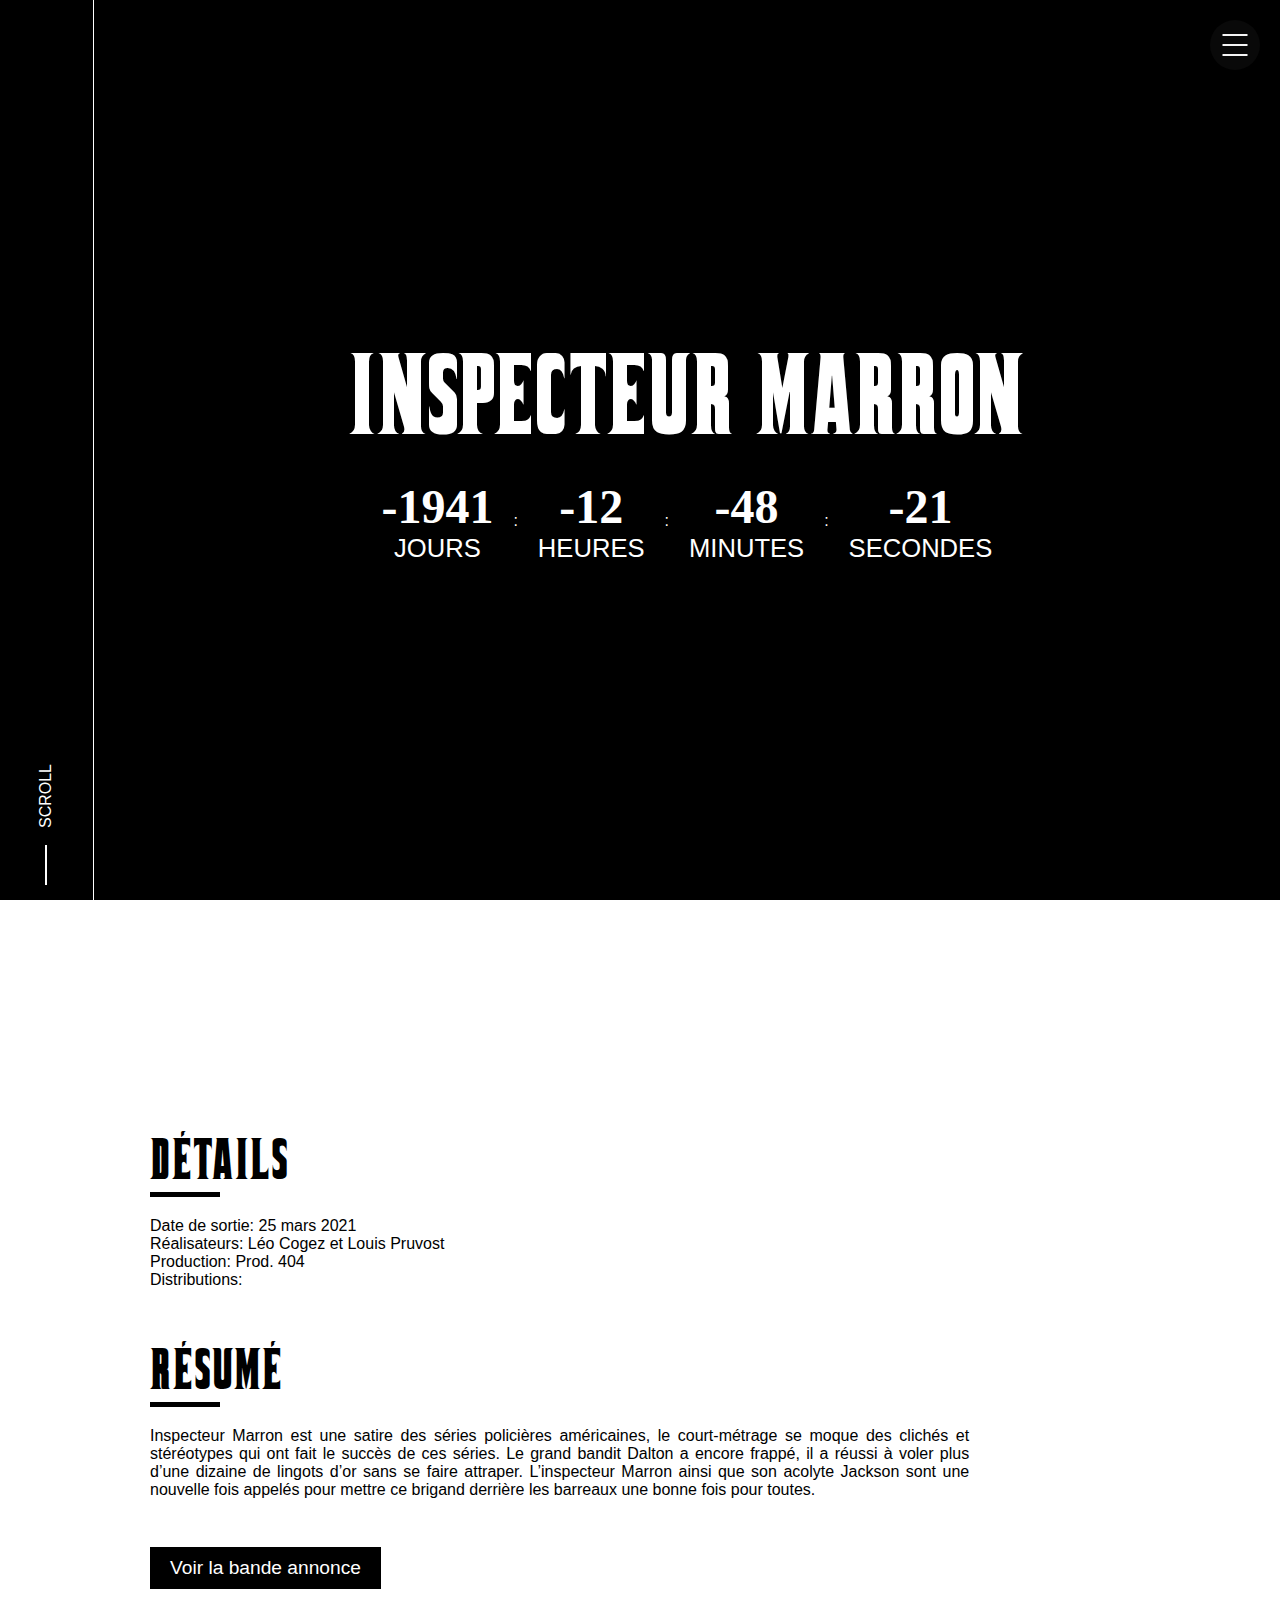
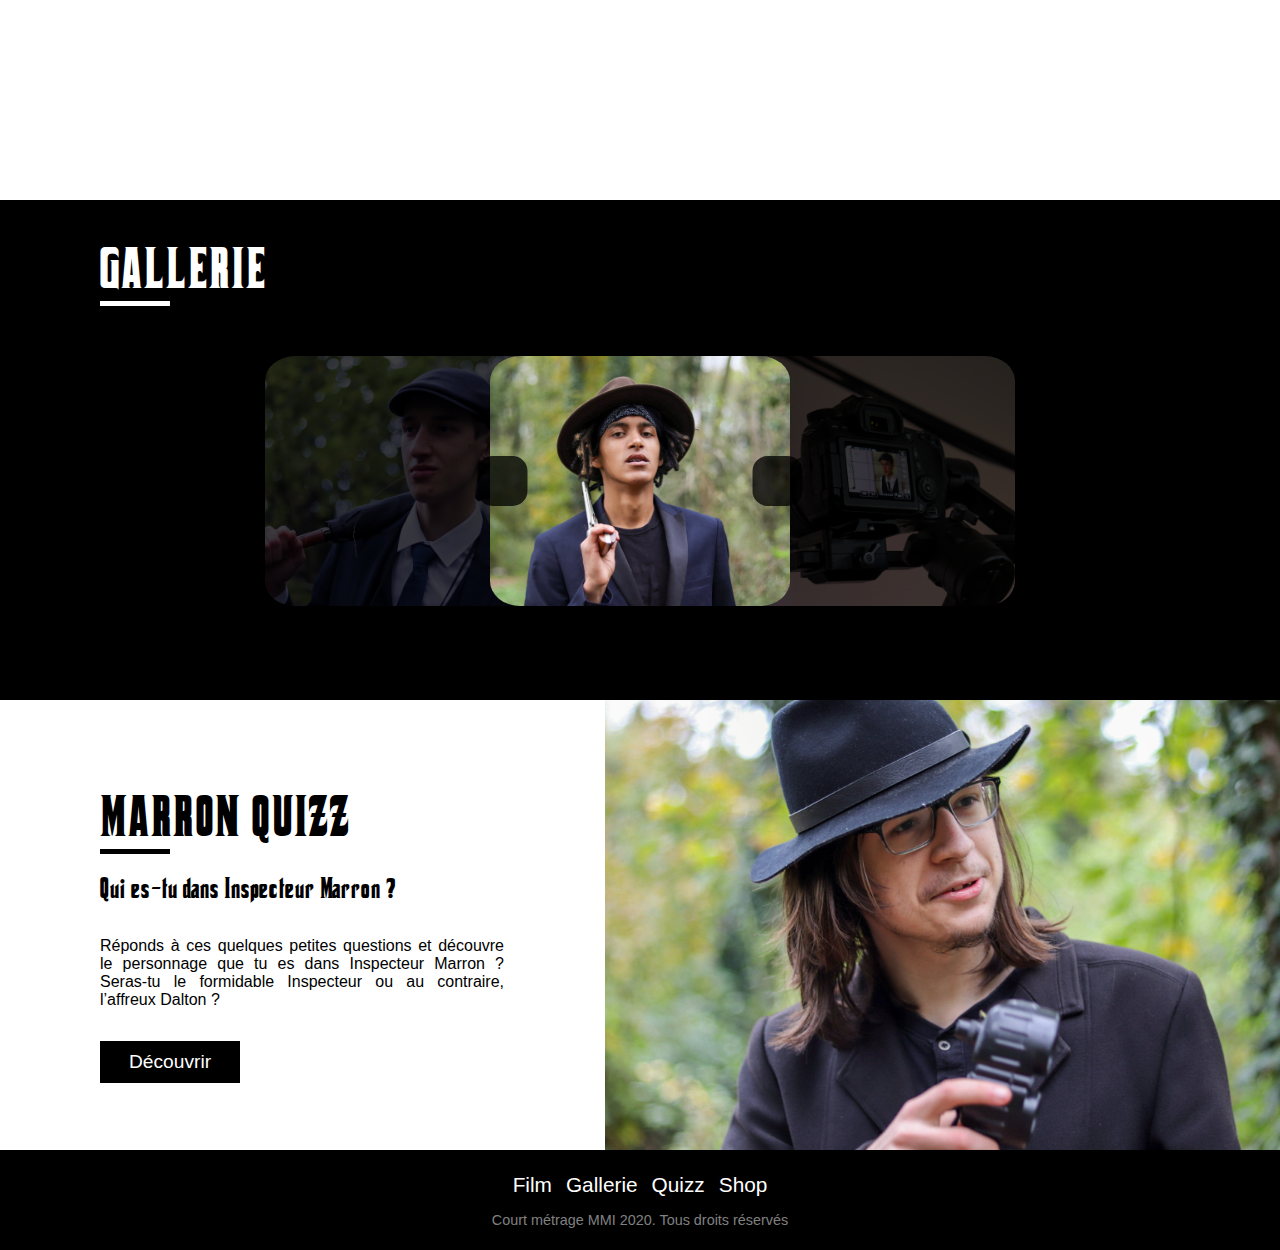
==== index.html @ a96f32b9 "initial commit" ====
<!DOCTYPE html>
<html lang="en">
<head>
    <meta charset="UTF-8">
    <meta name="viewport" content="width=device-width, initial-scale=1.0">
    <title>Inspecteur Marron</title>
    <link rel="stylesheet" href="./style/style.css">
    <script src="https://kit.fontawesome.com/a076d05399.js"></script>
</head>
<body>
    <section class="home">
        <div class="vertical-menu">
            <div class="menu-social">
                <a href="https://www.facebook.com/inspecteurmarron"><i class="fab fa-facebook-square"></i></a>
                <a href="https://www.instagram.com/inspecteur_marron/?hl=fr"><i class="fab fa-instagram"></i></a>
                <a href=""><i class="fab fa-youtube"></i></a>
            </div>
            <div class="scroll">
                <p>Scroll</p>
                <span></span>
            </div>
        </div>
    
        <div class="home-container">
            <div class="navigation">
                <div class="ham-btn">
                    <span></span>
                    <span></span>
                    <span></span>
                </div>
                <div class="links">
                    <div class="link">
                        <a href="./index.html">Le film</a>
                    </div>
                    <div class="link">
                        <a href="./quizz.html">Quizz</a>
                    </div>
                    <div class="link">
                        <a href="./shop.html">Shop</a>
                    </div>
                    <div>
                        <a href="https://www.facebook.com/inspecteurmarron"><i class="fab fa-facebook-square" style="margin: 10px;"></i></a>
                        <a href="https://www.instagram.com/inspecteur_marron/?hl=fr"><i class="fab fa-instagram" style="margin: 10px;"></i></a>
                        <a href=""><i class="fab fa-youtube" style="margin: 10px;"></i></a>
                    </div>
                </div>
            </div>
            <div class="home-content">
                <h3>Inspecteur Marron</h3>
                <div class="timer">
                    <div class="compteur-jour">
                        <div class="jour"></div>
                        <p>Jours</p>
                    </div>
                    <p>:</p>
                    <div class="compteur-heures">
                        <div class="heure"></div>
                        <p>Heures</p>
                    </div>
                    <p>:</p>
                    <div class="compteur-minutes">
                        <div class="minute"></div>
                        <p>Minutes</p>
                    </div>
                    <p>:</p>
                    <div class="compteur-secondes">
                        <div class="seconde"></div>
                        <p>Secondes</p>
                    </div>
                </div>
            </div>
        </div>
    </section>

    <section class="film-container">
        <img src="./style/img/affiche.jpg" alt="">
        <div class="info-film">
            <div class="details-film">
                <div class="title">
                    <h2>Détails</h2>
                    <span class="line-title"></span>
                </div>
                <div class="details-content">
                    <p>Date de sortie: 25 mars 2021</p>
                    <p>Réalisateurs: Léo Cogez et Louis Pruvost</p>
                    <p>Production: Prod. 404</p>
                    <p>Distributions: </p>
                </div>
            </div>
            <div class="resume-film">
                <div class="title">
                    <h2>Résumé</h2>
                    <span class="line-title"></span>
                </div>
                <div class="resume-content">
                    <p>
                        Inspecteur Marron est une satire des séries policières américaines, 
                        le court-métrage se moque des clichés et stéréotypes qui ont fait le succès de ces séries. 
                        Le grand bandit Dalton a encore frappé, il a réussi à voler plus d’une dizaine de lingots d’or sans se faire attraper. 
                        L’inspecteur Marron ainsi que son acolyte Jackson sont une nouvelle fois appelés pour mettre ce brigand derrière les barreaux une bonne fois pour toutes.
                    </p>
                </div>
            </div>
            <a href=""><div class="button-black">Voir la bande annonce</div></a>
        </div>
    </section>

    <section id="gallerie" class="gallerie">
        <div class="title  title-gallerie">
            <h2>Gallerie</h2>
            <span class="line-title"></span>
        </div>
        <div class="gallerie-content">
            <div class="items">
                <div class="item active">
                    <img src="./style//img/gallerie/dalton.jpg">
                </div>
                <div class=" item next">
                    <img src="./style//img/gallerie/camera.jpg">
                </div>
                <div class="item">
                    <img src="./style//img/gallerie/marron.jpg">
                </div>
                <div class="item">
                    <img src="./style//img/gallerie/team.jpg">
                </div>
                <div class="item prev">
                    <img src="./style//img/gallerie/jackson.jpg">
                </div>
                <div class="button-container">
                    <div class="button"><i class="fas fa-angle-left"></i></div>
                    <div class="button"><i class="fas fa-angle-right"></i></div>
                </div>
            </div>
        </div>
    </section>
    
    <section class="home-quizz">
        <div class="quizz-content">
            <div class="title  title-quizz">
                <h2>Marron Quizz</h2>
                <span class="line-title"></span>
            </div>
            <div>
                <h2>Qui es-tu dans Inspecteur Marron ?</h2>
                <p>
                    Réponds à ces quelques petites questions et découvre le personnage 
                    que tu es dans Inspecteur Marron ? Seras-tu le formidable Inspecteur 
                    ou au contraire, l’affreux Dalton ?
                </p>
                <a href="./quizz.html"><div class="button-black button-quizz">Découvrir</div></a>
            </div>
        </div>
        <img src="./style/img/quizz-img.jpg" alt="">
    </section>

    <footer>
        <div>
            <a href="./index.html">Film</a>
            <a href="./index.html#gallerie">Gallerie</a>
            <a href="./quizz.html">Quizz</a>
            <a href="./shop.html">Shop</a>
        </div>
        <p>Court métrage MMI 2020. Tous droits réservés</p>
    </footer>
    
    <script src="./script/script.js"></script>
    <script src="./script/moment.min.js"></script>
</body>
</html>
---- style/style.css ----
@font-face {
	font-family: 'Corleone Due';
	src: url("./fonts/CorleoneDue.TTF");
}

*{
    margin: 0;
    padding: 0;
}

a{
	text-decoration: none;
}

p, a{
	font-family: 'helvetica', sans-serif;
}

h1, h2, h3{
	font-family: 'Corleone Due', sans-serif;
	font-weight: normal;
}

/* Index */
/* Home menu */
.home, .shop{
    background-color: #000000;
    width: 100%;
    height: 100vh;
	color: white;
	display: flex;
}

.vertical-menu{
    height: 100vh;
    width: 100px;
    border-right: 1px solid white;
    display: flex;
    flex-direction: column;
    justify-content: space-between;
}

.menu-social{
    display: flex;
    flex-direction: column;
    justify-content: center;
    align-items: center;
    margin-top: 20px;
}

.menu-social i{
    color: white;
    font-size: 25px;
    margin: 10px;
}

.scroll{
    display: flex;
    flex-direction: column;
    align-items: center;
    margin-bottom: 15px;
}

.scroll > p{
    transform: rotate(-90deg);
    text-transform: uppercase;
    font-weight: 200;
}

.scroll > span{
    margin-top: 40px;
    width: 2px;
    height: 40px;
    background-color: white;
}

/* Menu burger */
.navigation {
	position:fixed;
	top:0px;
	left:0px;
	width:100%;
	height:100%;
	background-color: #090909;
	z-index:200;
	clip-path:circle(25px at calc(100% - 45px) 45px);
	transition:all 500ms ease-in-out;
}
.navigation.active {
	clip-path:circle(75%);
}
.navigation .ham-btn {
	position:absolute;
	top:20px;
	right:20px;
	width:50px;
	height:50px;
	border-radius:50%;
	cursor:pointer;
}
.navigation .ham-btn span {
	position:absolute;
	left:50%;
	transform:translate(-50%,-50%);
	width:50%;
	height:2px;
	background:#f5f5f5;
	transition:all 200ms ease-in-out;
}
.navigation .ham-btn span:nth-child(1) {
	top:30%;
}
.navigation .ham-btn span:nth-child(2) {
	top:50%;
}
.navigation .ham-btn span:nth-child(3) {
	top:70%;
}
  
.navigation.active .ham-btn span:nth-child(1) {
	top:50%;
	transform:translate(-50%,-50%) rotate(45deg);
}
.navigation.active .ham-btn span:nth-child(2) {
	display:none;
}
.navigation.active .ham-btn span:nth-child(3) {
	top:50%;
	transform:translate(-50%,-50%) rotate(-45deg);
}
  
.navigation .links {
	position:absolute;
	top:50%;
	left:50%;
	transform:translate(-50%,-50%);
	text-align:center;
}
.navigation .links a {
	position:relative;
	display:inline-block;
	margin:20px 0px;
	font-size:30px;
	font-weight:600;
	text-decoration:none;
	color:#f5f5f5;
	text-transform:uppercase;
	letter-spacing:5px;
}
.navigation .links a:after {
	content:"";
	position:absolute;
	left:0px;
	bottom:-5px;
	height:2px;
	width:0%;
	background:white;
	transition:all 300ms ease-in-out;
}
.navigation .links a:hover:after {
	width:95%;
}

/* Home container */
.home-container{
	width: 100%;
	height: 100vh;
	display: flex;
	justify-content: center;
	align-items: center;
}

.home-content{
	display: flex;
	flex-direction: column;
	align-items: center;
}

.home-content h3{
	font-size: 6rem;
	font-weight: normal;
	text-transform: uppercase;
	letter-spacing: 2px;
	margin-bottom: 20px;
}

/* Timer */
.timer{
    display: flex;
    justify-content: space-between;
	align-items: center;
	font-family: 'Montserrat' sans-serif;
}

.timer p{
	font-family: 'Open Sans' sans-serif;
}

.timer > div{
    text-align: center;
    display: flex;
	flex-direction: column;
	margin: 0 20px;
}

.timer > p{
	font-size: 1rem;
}

.timer > div p{
	text-transform: uppercase;
	font-size: 1.6rem;
}

.jour, .heure, .minute, .seconde{
    font-size: 3rem;
    font-weight: 550;
    color: white;
}

	/* Section: Film */
.film-container{
	height: 100vh;
	display: flex;
}

.film-container > img{
	height: 100vh;
	width: auto;
}

/* Infos du film */
.info-film{
	display: flex;
	flex-direction: column;
	justify-content: center;
	align-items: flex-start;
	height: 100vh;
	max-width: 80%;
	margin-left: 150px;
}

.title{
	display: flex;
	flex-direction: column;
	align-items: flex-start;
	margin: 20px 0;
}

.title h2{
	font-size: 3rem;
	text-transform: uppercase;
	letter-spacing: 2px;
}

.title span{
	width: 70px;
	height: 5px;
	background-color: black;
}

.details-content{
	margin-bottom: 2rem;
}

.resume-content{
	margin-bottom: 3rem;
	text-align: justify;
	max-width: 80%;
}

.button-black{
	background-color: black;
	color: white;
	padding: 10px 20px;
	font-size: 1.2rem;
	transition: 0.4s color, 0.4s background-color;
}

.button-black:hover{
	background-color: white;
	color: black;
}

	/* Section: Gallerie */
.gallerie{
	height: 500px;
	width: auto;
	background-color: black;
}

.title-gallerie{
	color: white;
	margin: 0;
	padding: 40px 0 0 100px;
}

.title-gallerie > span{
	background-color: white;
}

.gallerie-content{
	position: relative;
	top: 35%;
}

.items {
	position: absolute;
	top: 50%;
	left: 50%;
	transform: translate(-50%, -50%);
	user-select: none;
}
  
.items .item {
	position: absolute;
	top: 50%;
	left: 50%;
	transform: translate(-50%, -50%);
	width: 300px;
	height: 250px;
	border-radius: 10%;
	overflow: hidden;
	transition: all 300ms ease-in-out;
	z-index: -1;
	opacity: 0;
}
  
.item img {
	width: 100%;
	height: 100%;
	object-fit: cover;
}
  
.item.active {
	opacity: 1;
	z-index: 99;
	box-shadow: 0px 0px 105px -35px rgba(0, 0, 0, 0.75);
}
  
.item.prev {
	z-index: 2;
	opacity: 0.25;
	transform: translate(-125%, -50%);
}
  
.item.next {
	z-index: 2;
	opacity: 0.25;
	transform: translate(25%, -50%);
}
  
.items .button-container {
	position: absolute;
	top: 50%;
	left: 50%;
	transform: translate(-50%, -50%);
	width: 275px;
	z-index: 100;
}
  
.button-container .button {
	color: #fff;
	font-size: 32px;
	cursor: pointer;
	position: relative;
	opacity: 0.75;
	transition: all 300ms ease-in-out;
}
  
.button-container .button:hover {
	opacity: 1;
}
  
.button-container .button:before {
	content: "";
	position: absolute;
	top: 50%;
	left: 50%;
	transform: translate(-50%, -50%);
	width: 50px;
	height: 50px;
	background-color: rgba(0, 0, 0, 1);
	border-radius: 30%;
	z-index: -99;
}
  
.button-container .button:nth-child(1) {
	float: left;
}
  
.button-container .button:nth-child(2) {
	float: right;
}

	/* Section: Quizz */
.home-quizz{
	height: 450px;
	display: flex;
	align-items: center;
	justify-content: space-between;
}

.home-quizz > img{
	height: 100%;
}

.quizz-content{
	display: flex;
	flex-direction: column;
	margin-left: 100px;
}

.quizz-content > div:nth-child(2){
	max-width: 80%;
}

.quizz-content > div:nth-child(2) > h2, .quizz-content > div:nth-child(2) > p{
	text-align: justify;
	margin-bottom: 2rem;
}

.button-quizz{
	width: 100px;
	text-align: center;
}

/* Footer */
footer{
	display: flex;
	flex-direction: column;
	align-items: center;
	justify-content: center;
	height: 100px;
	background-color: black;
}

footer div{
	margin-bottom: 10px;
}

footer > p, footer a{
	color: white;
	margin: 0 5px;
}

footer a{
	font-size: 1.3rem;
}

footer > p{
	color: grey;
	font-size: 0.9rem;
	margin-top: 5px;
}

/* Shop */
.shop h2{
	font-size: 4rem;
	letter-spacing: 2px;
	font-weight: 100;
}

.shop-content{
	display: flex;
	justify-content: center;
	align-items: center;
	flex-wrap: wrap;
	margin: 50px 0;
}

.shop-content h3{
	font-size: 1.5rem;
	font-weight: 100;
}

.card-shop{
	width: 300px;
	height: 400px;
	background-color: #DCDCDC;
	border-radius: 15px;
	margin: 20px 40px;
	box-shadow: 5px 5px 5px 0px #656565;
}

.card-shop > div:nth-child(1){
	height: 250px;
	width: 100%;
}

.card-shop > div:nth-child(2){
	display: flex;
	align-items: center;
	flex-direction: column;
	margin: 30px;
}

.card-shop > div:nth-child(2) > p{
	margin-top: 5px;
}

.card-shop > div:nth-child(2) > div{
	display: flex;
	justify-content: space-around;
	align-items: center;
}

.button-shop{
	display: flex;
	align-items: center;
	justify-content: center;
	width: 100%;
	padding: 7px 0;
	background-color: #000000;
	color: white;
	cursor: pointer;
	margin-top: 10px;
	border-radius: 10px;
	transition: 0.4s color, 0.4s background-color;
}

.button-shop:hover{
	background-color: white;
	color: black;
}

.product{
	background-size: 300px;
	background-position: center;
	background-repeat: no-repeat;
	transition: 0.4s transform;
}

.product1{
	background-image: url("./img/articles/t-shirt.png");
	background-size: 190px;
}
.product2{
	background-image: url("./img/articles/casquette.png");
}
.product3{
	background-image: url("./img/articles/crayon.png");
}
.product4{
	background-image: url("./img/articles/iphonetrans.png");
	background-size: 400px;
}
.product5{
	background-image: url("./img/articles/tasse.png");
}
.product6{
	background-image: url("./img/articles/bag.png");
}

.product:hover{
	transform: rotate3d(1, 1, 1, 45deg);
}

/* Quizz */
.quizz-container{
	display: flex;
	align-items: center;
	justify-content: center;
	margin: 50px 0;
}
 
.quizz-container h1 {
    font-size: 50px;
    text-align: center;
    color: black;
    padding: 20px 0px;
}

#score-h2 {
    color: black;
    text-align: center;
	font-size: 30px;
	margin: 10px 0 20px 0;
}

#score {
    color: black;
	text-align: justify;
	width: 600px;
	font-size: 20px;
	margin: 10px 60px 20px 60px;
}
 
.quizz-container #question {
    font-size: 25px;
    color: black;
    text-align: center;
}
 
.buttons {
	display: flex;
	flex-direction: column;
	align-items: center;
	justify-content: center;
	margin-top: 30px;
}
 
#btn0, #btn1, #btn2, #btn3 {
	background-color: white;
	width: 700px;
    font-size: 20px;
    color: black;
    margin: 10px 40px 10px 0px;
    padding: 10px 10px;
	border: none;
}
 
#btn0:hover, #btn1:hover, #btn2:hover, #btn3:hover {
    cursor: pointer;
    background-color: black;
    color: white;
}
 
#btn0:focus, #btn1:focus, #btn2:focus, #btn3:focus {
    outline: 0;
}
 
#progress {
    color: #2b2b2b;
    font-size: 18px;
}

/* Responsive */
@media screen and (max-width: 1050px){
    .home-quizz > img{
		display: none;
	}
}

@media screen and (max-width: 950px){
	.film-container > img{
		display: none;
	}
	.info-film{
		margin: 0 auto;
		align-items: flex-start;
	}
	.details-film{
		max-width: 100%;
	}
	.resume-content{
		max-width: 100%;
	}
}

@media screen and (max-width: 800px){
	.vertical-menu{
		display: none;
	}
	.home-content h3{
		font-size: 5rem;
	}
	.item.prev {
		transform: translate(-115%, -50%);
	}
	.item.next {
		transform: translate(15%, -50%);
	}
}

@media screen and (max-width: 750px){
	.quizz-container #question {
		font-size: 23px;
		margin: 0 10px;
	}
	#btn0, #btn1, #btn2, #btn3 {
		width: 400px;
		font-size: 17px;
		margin: 10px 0px;
	}
	#progress{
		margin-top: 20px;
		text-align: center;
	}
	#score{
		max-width: 450px;
	}
}

@media screen and (max-width: 700px){
	.item.prev {
		transform: translate(-100%, -50%);
	}
	.item.next {
		transform: translate(0%, -50%);
	}
}

@media screen and (max-width: 650px){
	.home-content h3{
		font-size: 3rem;
		margin: 25px 0;
	}
	.timer > div{
		margin: 0 10px;
	}
	.timer > p{
		font-size: 1rem;
	}
	.timer > div p{
		font-size: 1rem;
	}
	.jour, .heure, .minute, .seconde{
		font-size: 2rem;
	}
	.item.prev {
		transform: translate(-90%, -50%);
	}
	.item.next {
		transform: translate(-10%, -50%);
	}
	.home-quizz{
		margin:  10px 40px;
		align-items: center;
	}
	.quizz-content{
		margin: 0;
		align-items: flex-start;
	}
	.quizz-content > div:nth-child(2){
		max-width: 100%;
	}
}

@media screen and (max-width: 550px){
	.item.prev {
		transform: translate(-50%, -50%);
	}
	.item.next {
		transform: translate(-50%, -50%);
	}
	.title h2{
		font-size: 2rem;
	}
	.title span{
		width: 40px;
		height: 5px;
	}
	#score{
		margin: 10px 0;
		max-width: 400px;
	}
}
@media screen and (max-width: 500px){
	#score{
		max-width: 350px;
	}
}

@media screen and (max-width: 400px){
	#score{
		max-width: 300px;
	}
}
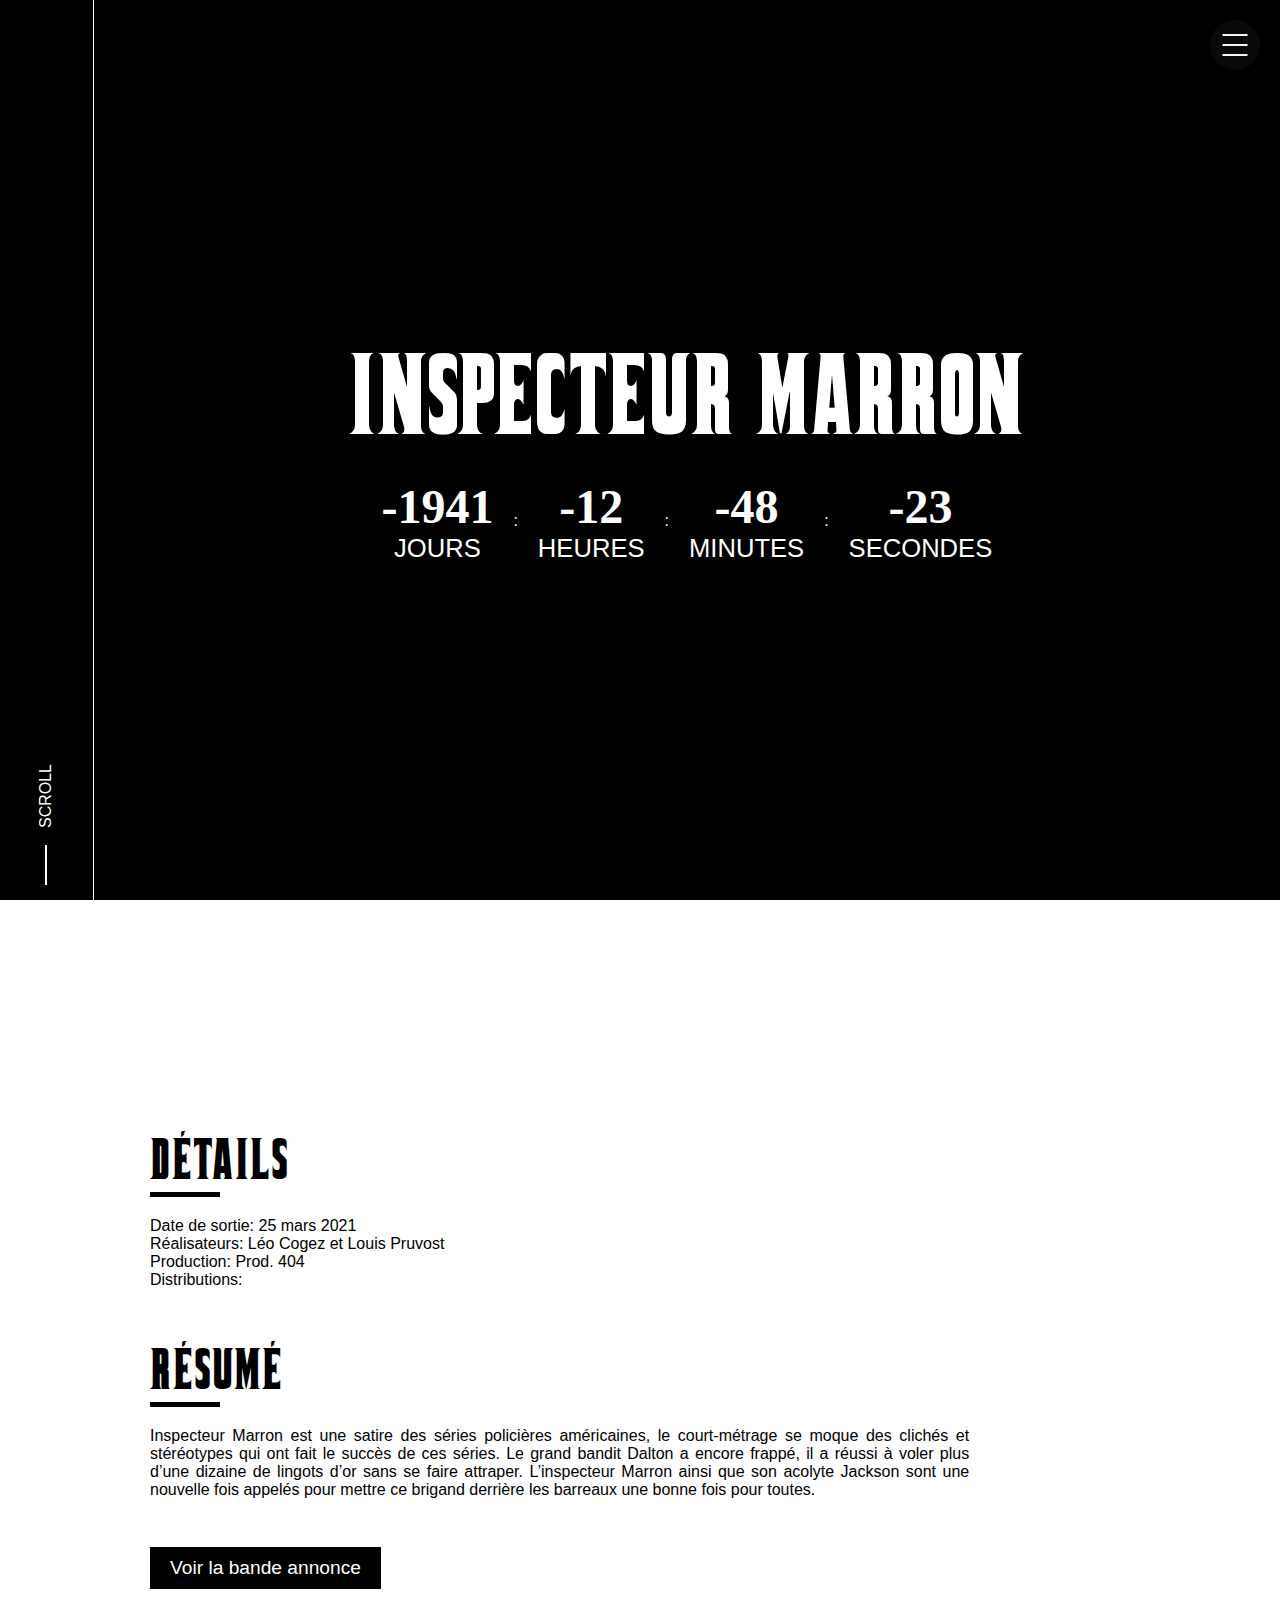
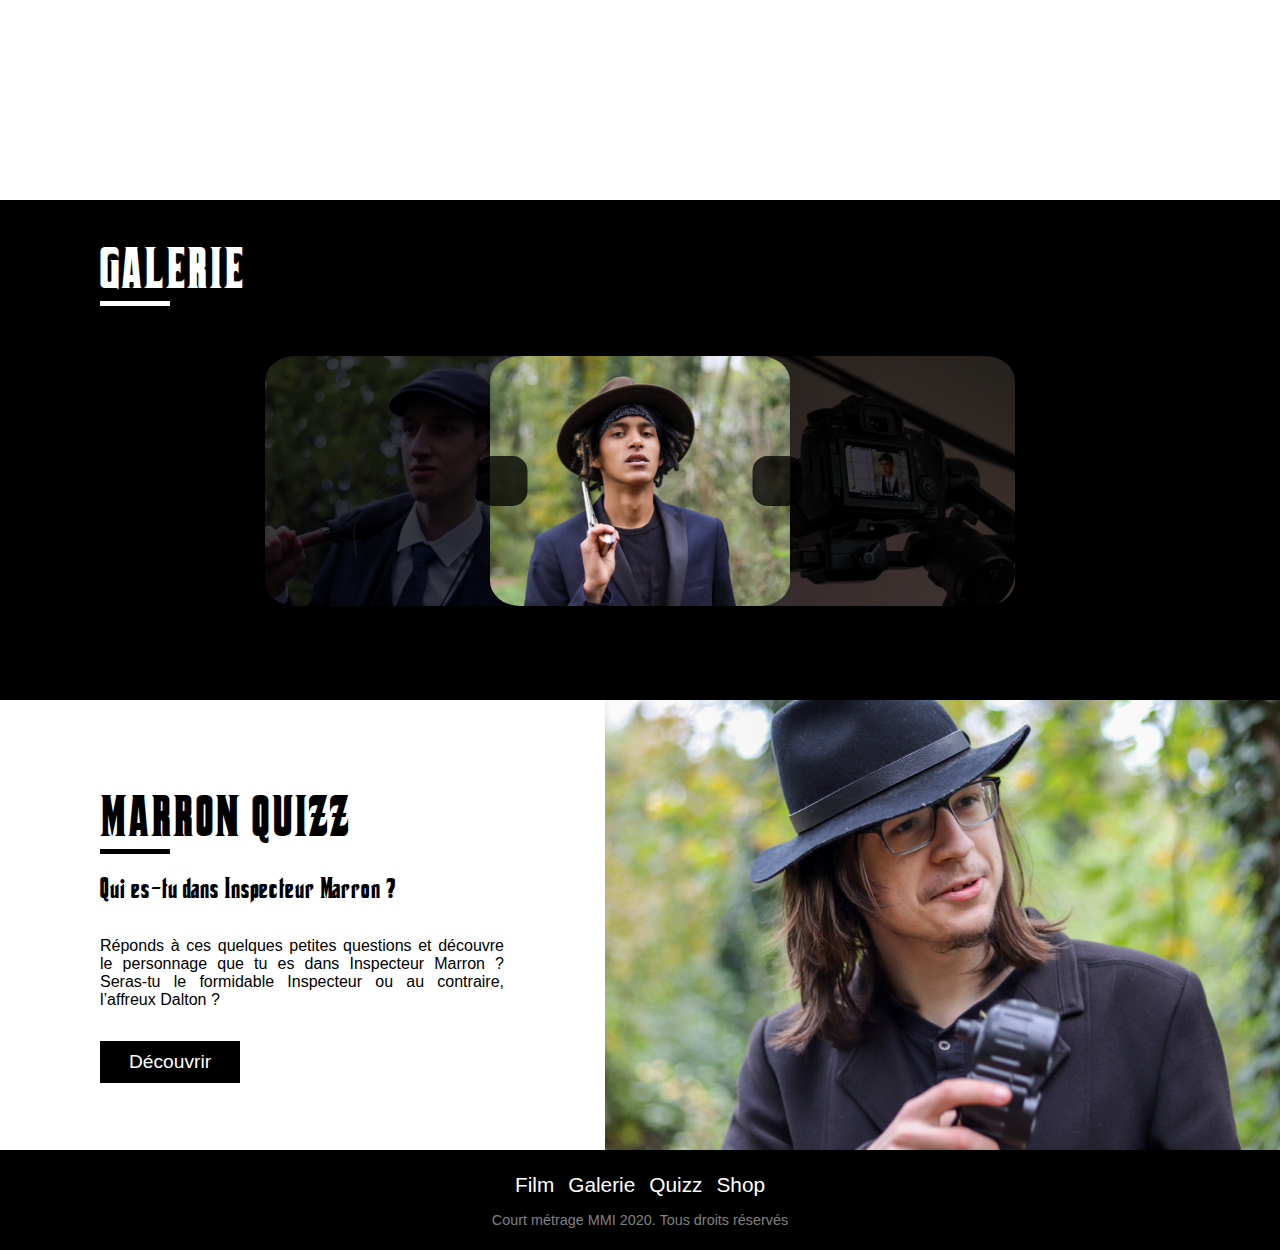
==== commit ecc0c267: "correction" ====
--- a/index.html
+++ b/index.html
@@ -107,7 +107,7 @@
 
     <section id="gallerie" class="gallerie">
         <div class="title  title-gallerie">
-            <h2>Gallerie</h2>
+            <h2>Galerie</h2>
             <span class="line-title"></span>
         </div>
         <div class="gallerie-content">
@@ -157,7 +157,7 @@
     <footer>
         <div>
             <a href="./index.html">Film</a>
-            <a href="./index.html#gallerie">Gallerie</a>
+            <a href="./index.html#gallerie">Galerie</a>
             <a href="./quizz.html">Quizz</a>
             <a href="./shop.html">Shop</a>
         </div>
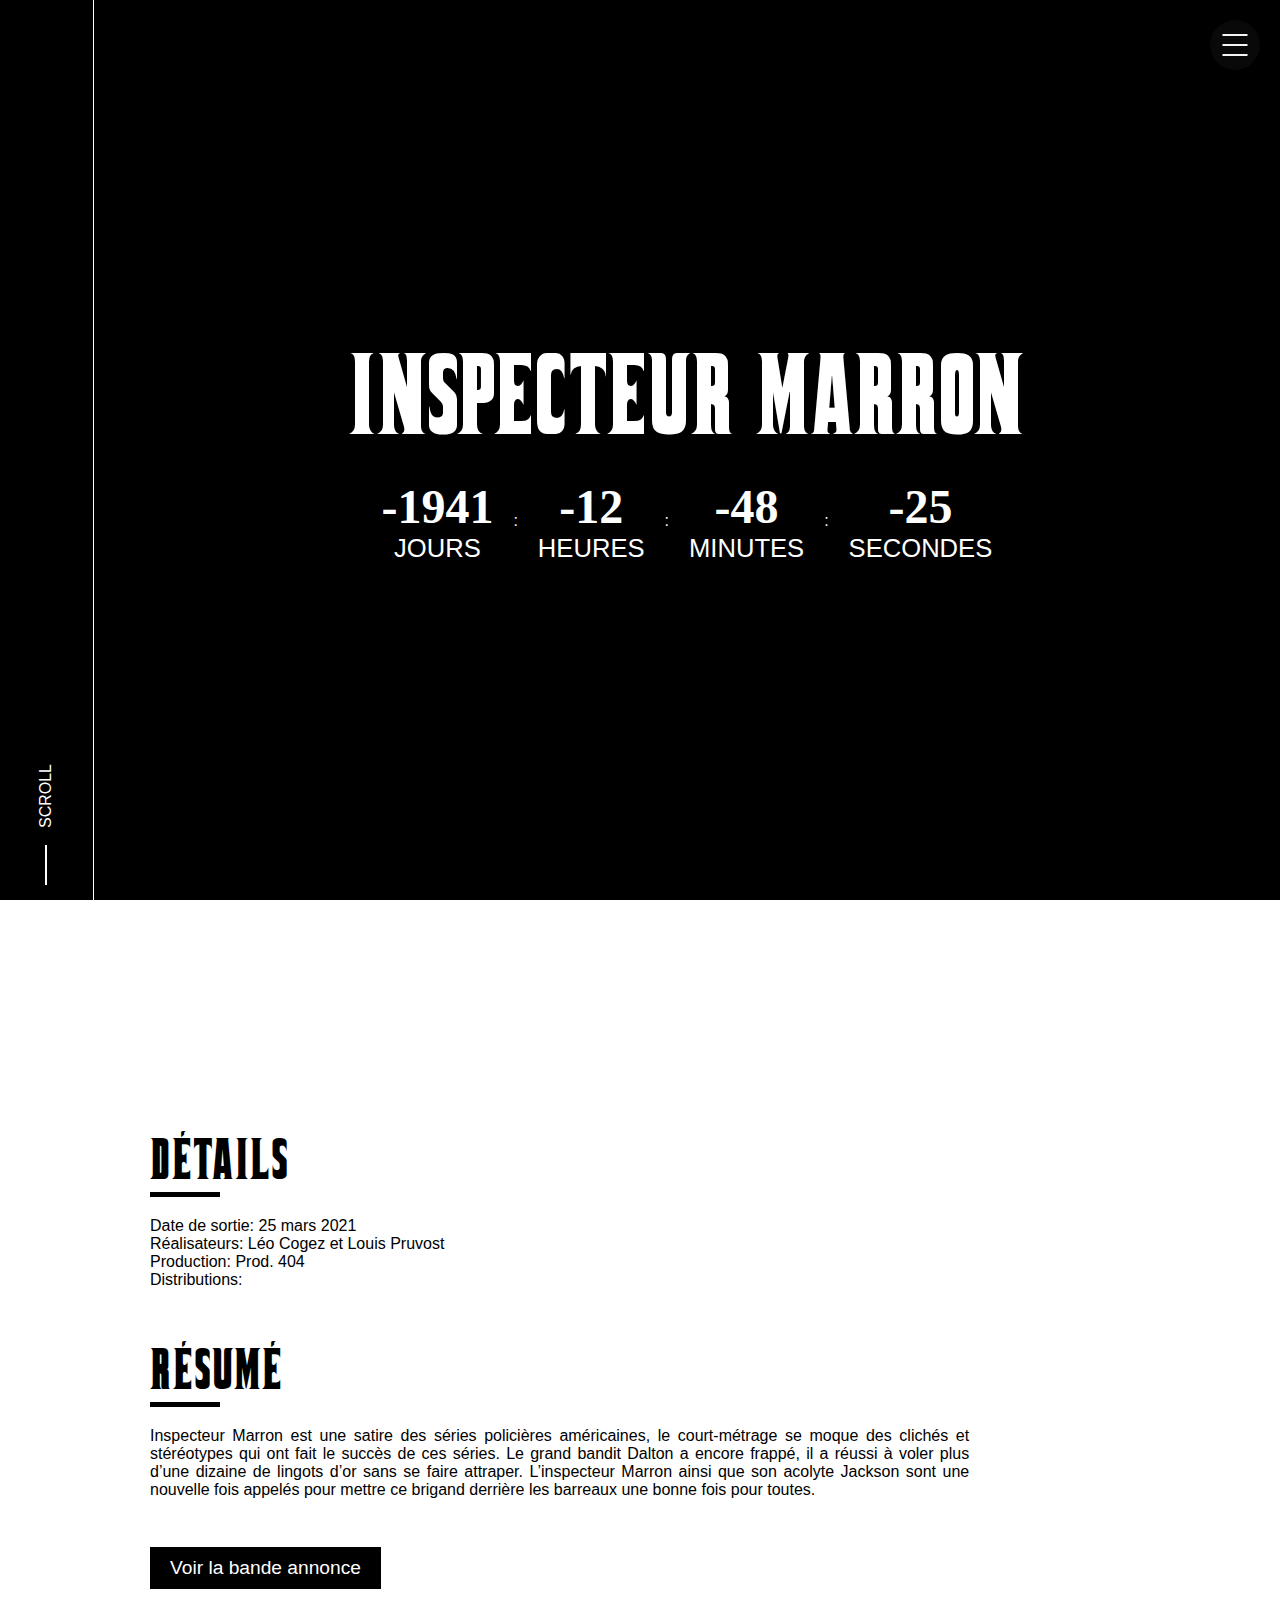
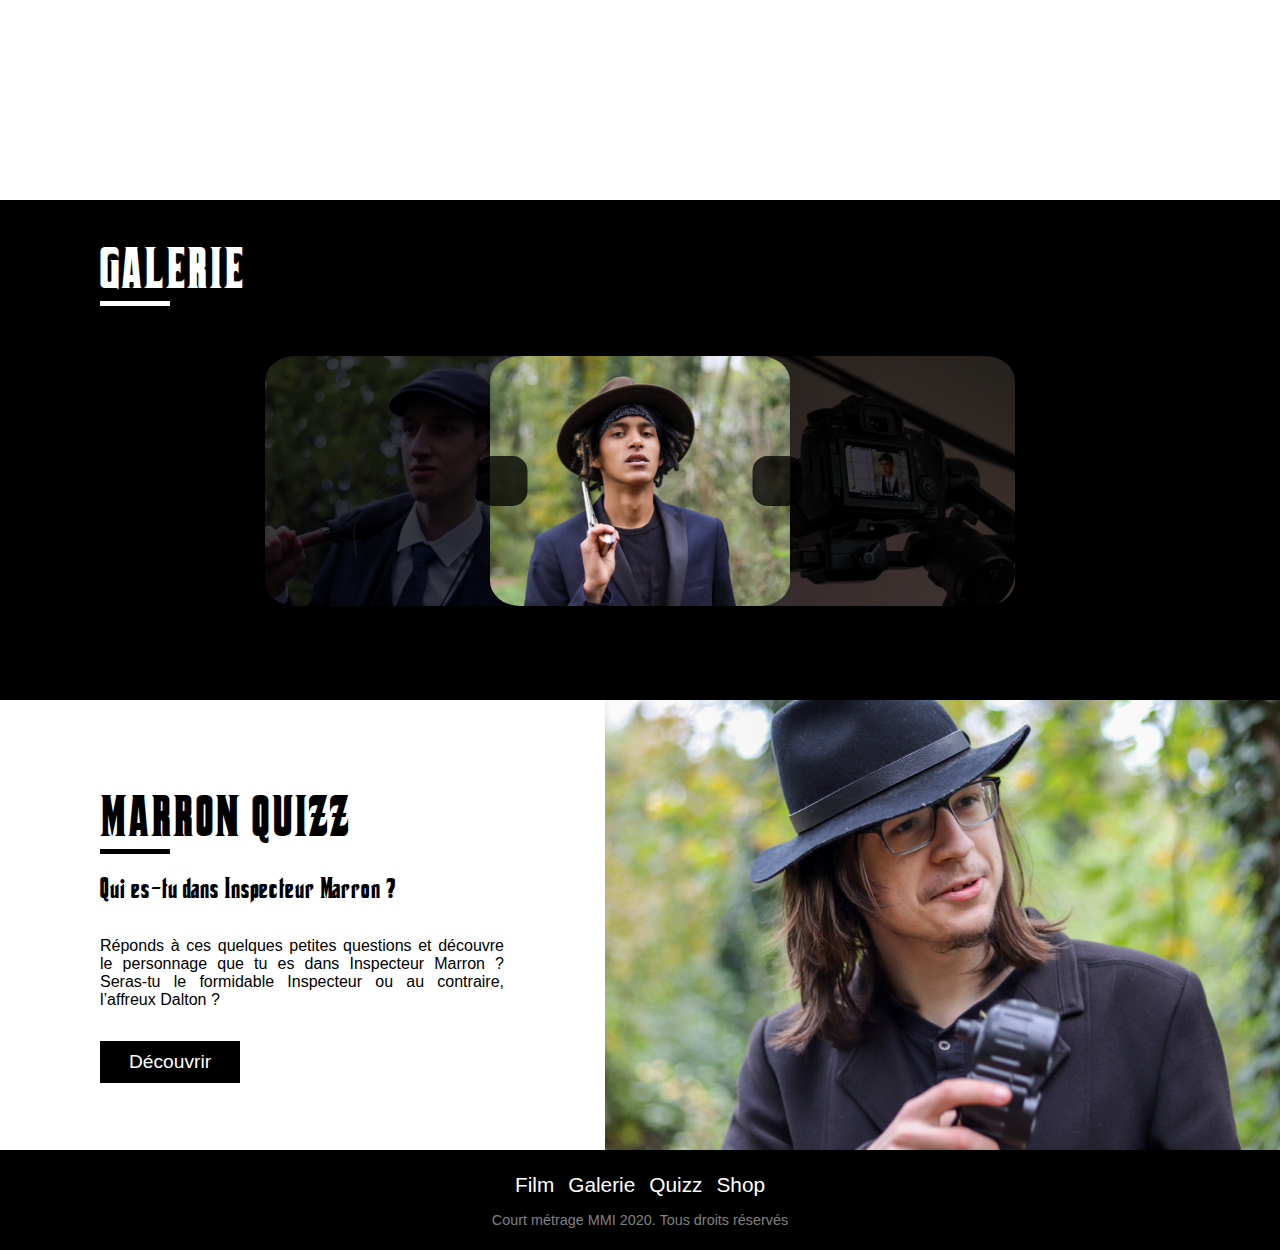
==== commit a3c4a4a4: "add lien youtube" ====
--- a/index.html
+++ b/index.html
@@ -13,7 +13,7 @@
             <div class="menu-social">
                 <a href="https://www.facebook.com/inspecteurmarron"><i class="fab fa-facebook-square"></i></a>
                 <a href="https://www.instagram.com/inspecteur_marron/?hl=fr"><i class="fab fa-instagram"></i></a>
-                <a href=""><i class="fab fa-youtube"></i></a>
+                <a href="https://www.youtube.com/channel/UCGtyndpGlBNHGeZdEeOLehg"><i class="fab fa-youtube"></i></a>
             </div>
             <div class="scroll">
                 <p>Scroll</p>
@@ -41,7 +41,7 @@
                     <div>
                         <a href="https://www.facebook.com/inspecteurmarron"><i class="fab fa-facebook-square" style="margin: 10px;"></i></a>
                         <a href="https://www.instagram.com/inspecteur_marron/?hl=fr"><i class="fab fa-instagram" style="margin: 10px;"></i></a>
-                        <a href=""><i class="fab fa-youtube" style="margin: 10px;"></i></a>
+                        <a href="https://www.youtube.com/channel/UCGtyndpGlBNHGeZdEeOLehg"><i class="fab fa-youtube" style="margin: 10px;"></i></a>
                     </div>
                 </div>
             </div>
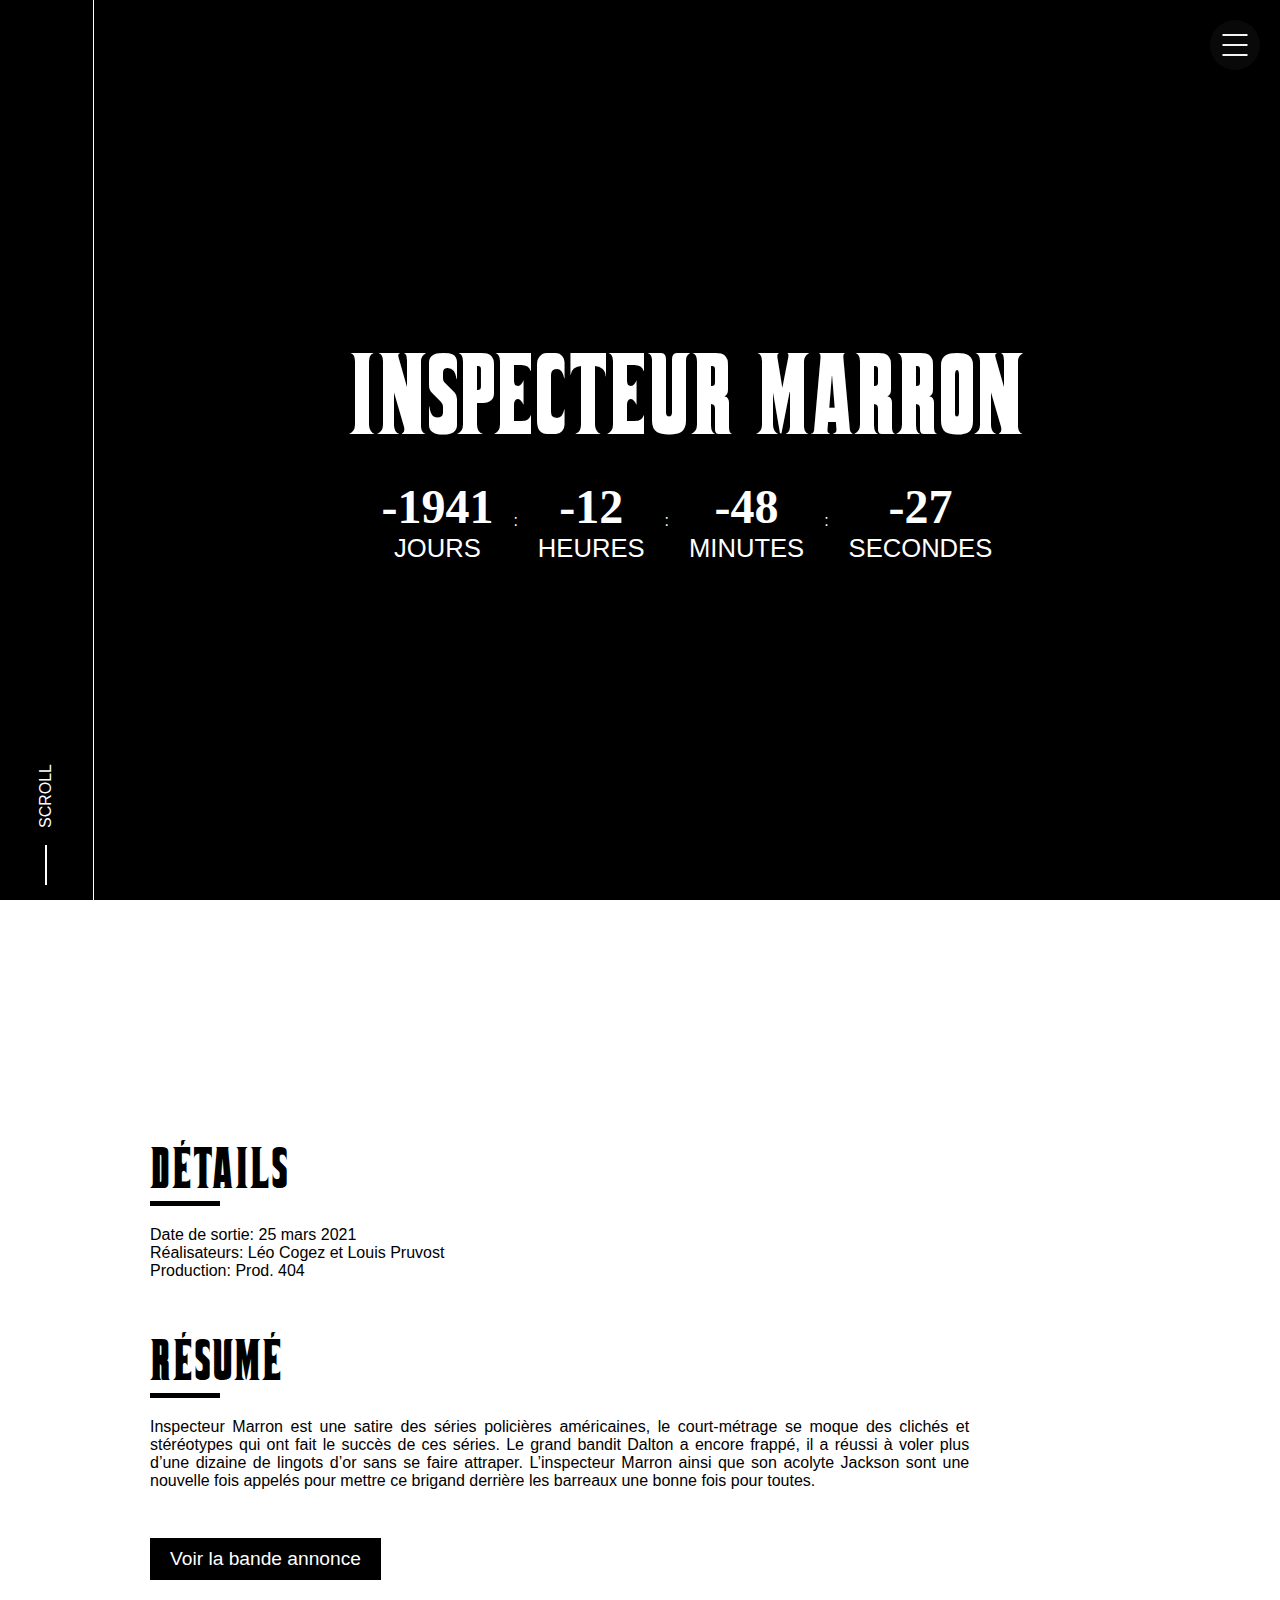
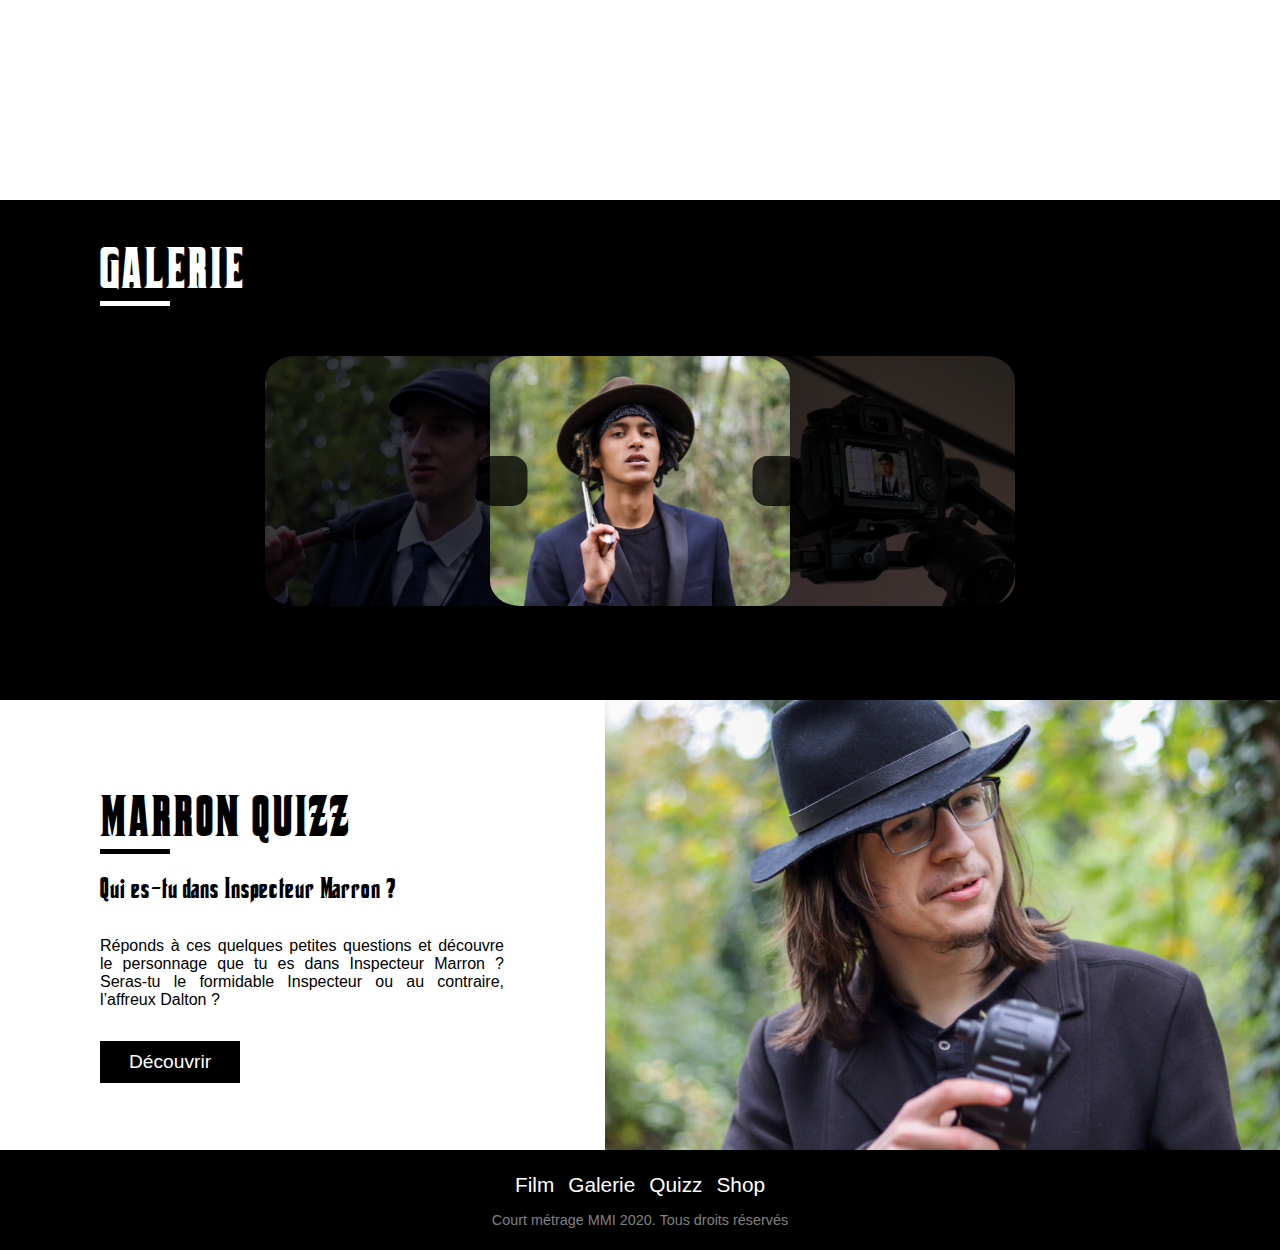
==== commit 7632e6c8: "delete distribution" ====
--- a/index.html
+++ b/index.html
@@ -84,7 +84,6 @@
                     <p>Date de sortie: 25 mars 2021</p>
                     <p>Réalisateurs: Léo Cogez et Louis Pruvost</p>
                     <p>Production: Prod. 404</p>
-                    <p>Distributions: </p>
                 </div>
             </div>
             <div class="resume-film">
